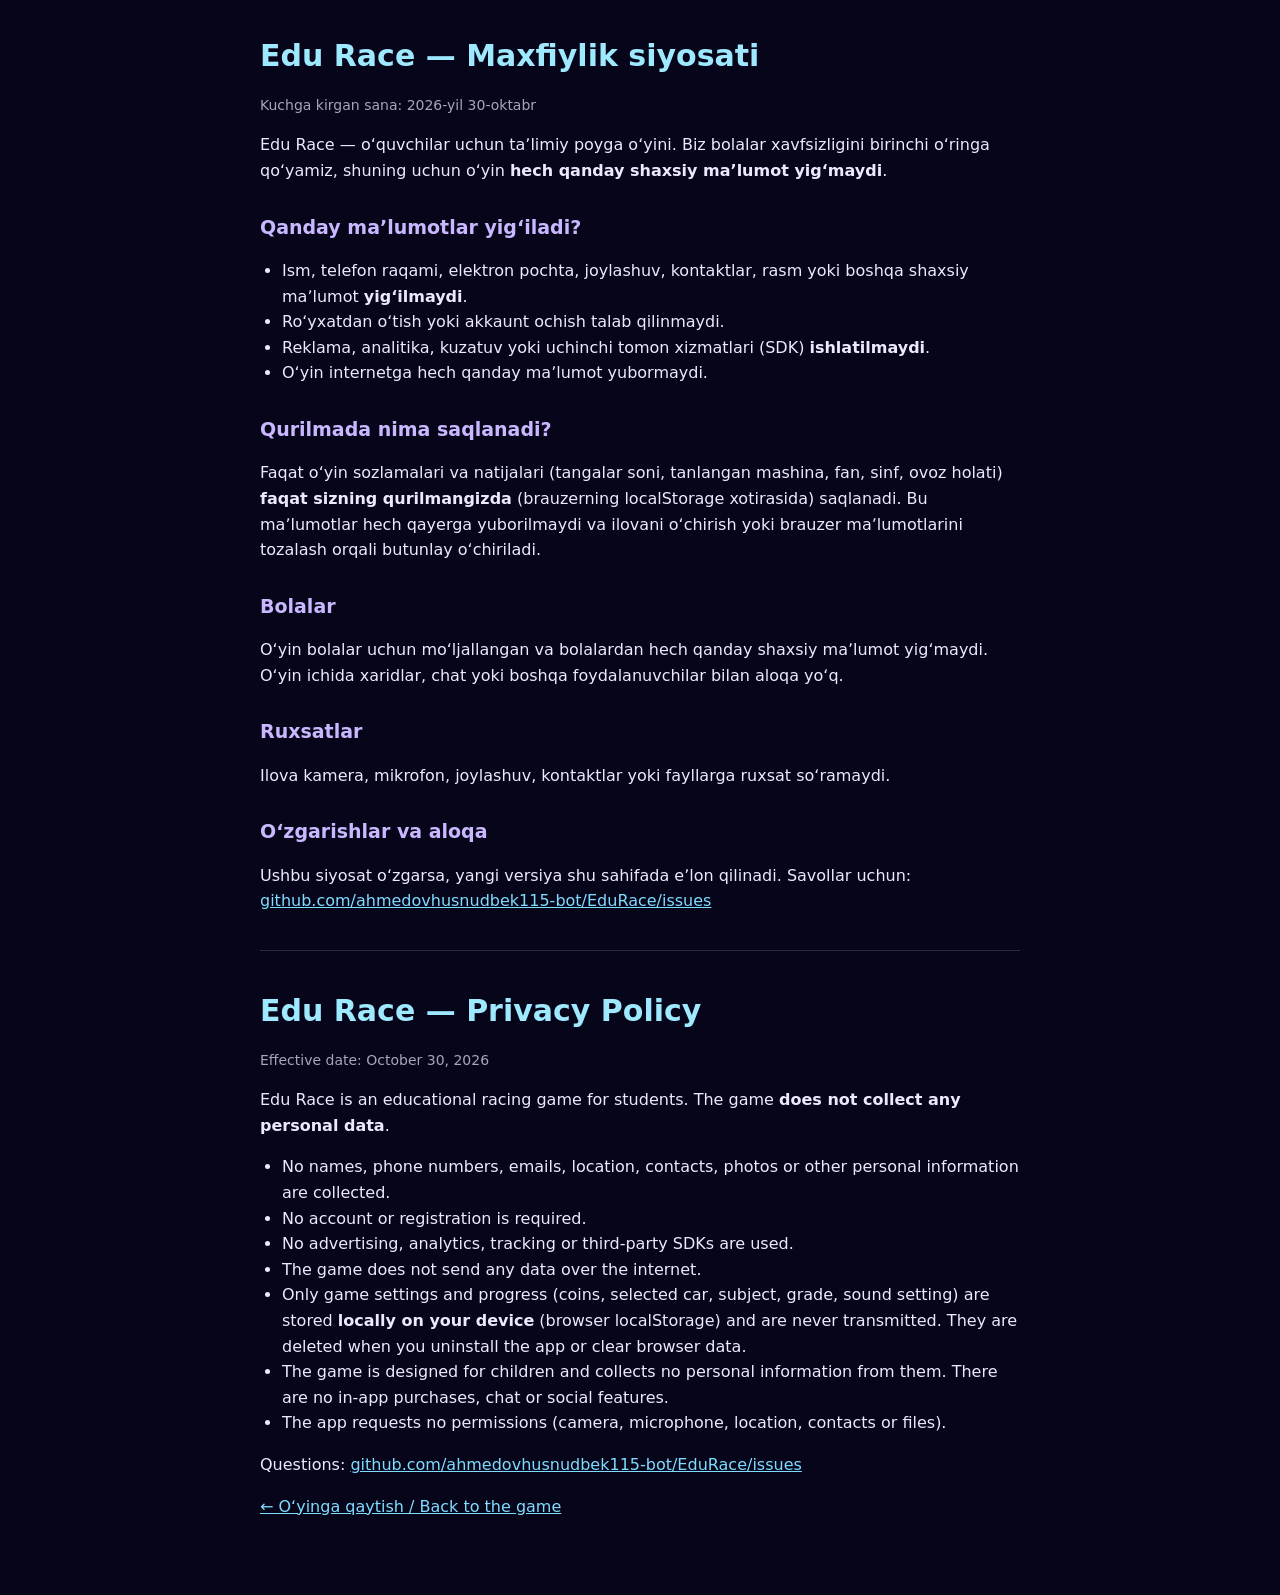
==== privacy.html @ 73d9683f "Xavfsizlik: qat'iy CSP, Trusted Types, xavfsiz DOM, saqlash validatsiyasi, SW himoyasi, maxfiylik si" ====
<!DOCTYPE html>
<html lang="uz">
<head>
<meta charset="utf-8">
<meta http-equiv="Content-Security-Policy" content="default-src 'none'; style-src 'self'; img-src 'self'; base-uri 'none'; form-action 'none'; object-src 'none'; require-trusted-types-for 'script'; trusted-types 'none'">
<meta name="referrer" content="no-referrer">
<meta name="viewport" content="width=device-width,initial-scale=1">
<title>Edu Race — Maxfiylik siyosati / Privacy Policy</title>
<link rel="stylesheet" href="privacy.css">
</head>
<body>
<main>
<h1>Edu Race — Maxfiylik siyosati</h1>
<p class="muted">Kuchga kirgan sana: 2026-yil 30-oktabr</p>

<p>Edu Race — oʻquvchilar uchun taʼlimiy poyga oʻyini. Biz bolalar xavfsizligini birinchi oʻringa qoʻyamiz, shuning uchun oʻyin <b>hech qanday shaxsiy maʼlumot yigʻmaydi</b>.</p>

<h2>Qanday maʼlumotlar yigʻiladi?</h2>
<ul>
<li>Ism, telefon raqami, elektron pochta, joylashuv, kontaktlar, rasm yoki boshqa shaxsiy maʼlumot <b>yigʻilmaydi</b>.</li>
<li>Roʻyxatdan oʻtish yoki akkaunt ochish talab qilinmaydi.</li>
<li>Reklama, analitika, kuzatuv yoki uchinchi tomon xizmatlari (SDK) <b>ishlatilmaydi</b>.</li>
<li>Oʻyin internetga hech qanday maʼlumot yubormaydi.</li>
</ul>

<h2>Qurilmada nima saqlanadi?</h2>
<p>Faqat oʻyin sozlamalari va natijalari (tangalar soni, tanlangan mashina, fan, sinf, ovoz holati) <b>faqat sizning qurilmangizda</b> (brauzerning localStorage xotirasida) saqlanadi. Bu maʼlumotlar hech qayerga yuborilmaydi va ilovani oʻchirish yoki brauzer maʼlumotlarini tozalash orqali butunlay oʻchiriladi.</p>

<h2>Bolalar</h2>
<p>Oʻyin bolalar uchun moʻljallangan va bolalardan hech qanday shaxsiy maʼlumot yigʻmaydi. Oʻyin ichida xaridlar, chat yoki boshqa foydalanuvchilar bilan aloqa yoʻq.</p>

<h2>Ruxsatlar</h2>
<p>Ilova kamera, mikrofon, joylashuv, kontaktlar yoki fayllarga ruxsat soʻramaydi.</p>

<h2>Oʻzgarishlar va aloqa</h2>
<p>Ushbu siyosat oʻzgarsa, yangi versiya shu sahifada eʼlon qilinadi. Savollar uchun: <a href="https://github.com/ahmedovhusnudbek115-bot/EduRace/issues" rel="noopener noreferrer">github.com/ahmedovhusnudbek115-bot/EduRace/issues</a></p>

<hr>

<h1>Edu Race — Privacy Policy</h1>
<p class="muted">Effective date: October 30, 2026</p>
<p>Edu Race is an educational racing game for students. The game <b>does not collect any personal data</b>.</p>
<ul>
<li>No names, phone numbers, emails, location, contacts, photos or other personal information are collected.</li>
<li>No account or registration is required.</li>
<li>No advertising, analytics, tracking or third-party SDKs are used.</li>
<li>The game does not send any data over the internet.</li>
<li>Only game settings and progress (coins, selected car, subject, grade, sound setting) are stored <b>locally on your device</b> (browser localStorage) and are never transmitted. They are deleted when you uninstall the app or clear browser data.</li>
<li>The game is designed for children and collects no personal information from them. There are no in-app purchases, chat or social features.</li>
<li>The app requests no permissions (camera, microphone, location, contacts or files).</li>
</ul>
<p>Questions: <a href="https://github.com/ahmedovhusnudbek115-bot/EduRace/issues" rel="noopener noreferrer">github.com/ahmedovhusnudbek115-bot/EduRace/issues</a></p>
<p><a href="./">← Oʻyinga qaytish / Back to the game</a></p>
</main>
</body>
</html>
---- privacy.css ----
body{margin:0;background:#07051a;color:#ece9ff;font-family:'Segoe UI',Roboto,system-ui,sans-serif;line-height:1.6}
main{max-width:760px;margin:0 auto;padding:32px 20px 60px}
h1{font-size:30px;margin:0 0 4px;color:#9fe9ff}h2{font-size:19px;margin:28px 0 6px;color:#c9b8ff}
.muted{opacity:.7;font-size:14px}a{color:#7fdcff}hr{border:0;border-top:1px solid rgba(255,255,255,.15);margin:36px 0}
ul{padding-left:22px}
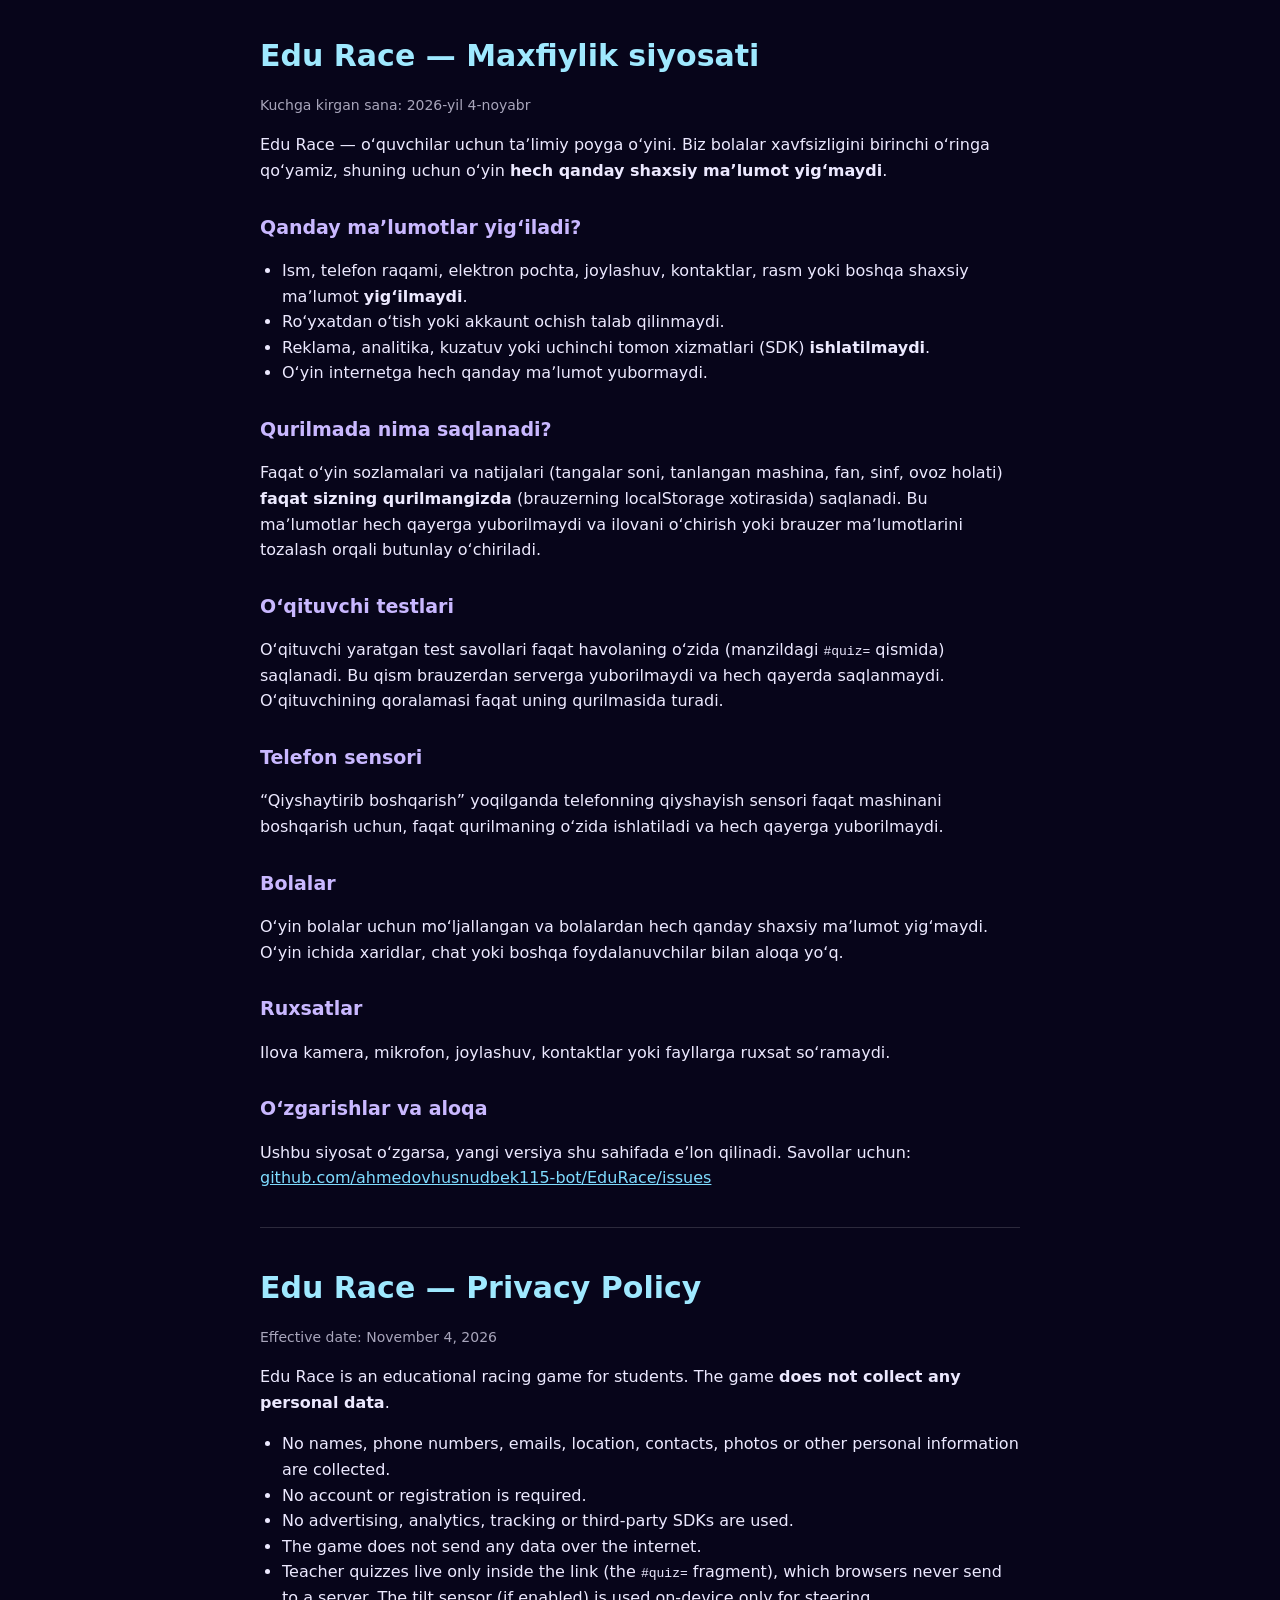
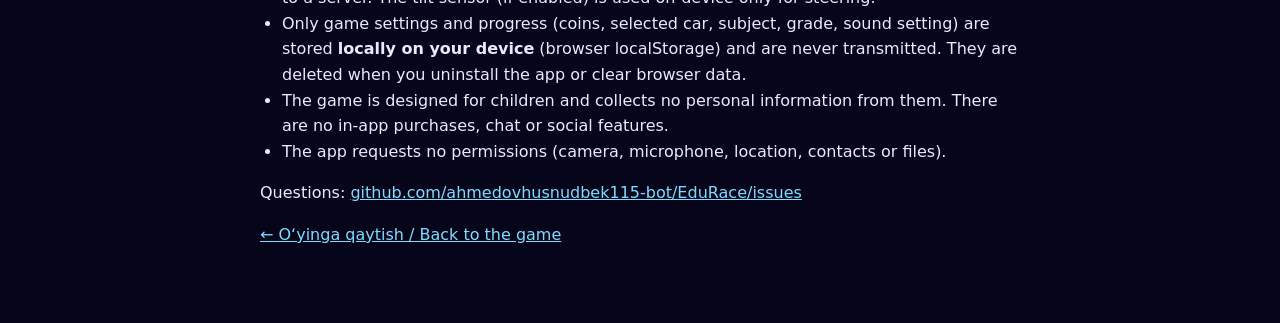
==== commit a2571162: "Edu Race v2: 4 trassa, 8 fan, o'qituvchi rejimi, kunlik musobaqa, profil va yutuqlar, sozlamalar, mu" ====
--- a/privacy.html
+++ b/privacy.html
@@ -11,7 +11,7 @@
 <body>
 <main>
 <h1>Edu Race — Maxfiylik siyosati</h1>
-<p class="muted">Kuchga kirgan sana: 2026-yil 30-oktabr</p>
+<p class="muted">Kuchga kirgan sana: 2026-yil 4-noyabr</p>
 
 <p>Edu Race — oʻquvchilar uchun taʼlimiy poyga oʻyini. Biz bolalar xavfsizligini birinchi oʻringa qoʻyamiz, shuning uchun oʻyin <b>hech qanday shaxsiy maʼlumot yigʻmaydi</b>.</p>
 
@@ -26,6 +26,12 @@
 <h2>Qurilmada nima saqlanadi?</h2>
 <p>Faqat oʻyin sozlamalari va natijalari (tangalar soni, tanlangan mashina, fan, sinf, ovoz holati) <b>faqat sizning qurilmangizda</b> (brauzerning localStorage xotirasida) saqlanadi. Bu maʼlumotlar hech qayerga yuborilmaydi va ilovani oʻchirish yoki brauzer maʼlumotlarini tozalash orqali butunlay oʻchiriladi.</p>
 
+<h2>Oʻqituvchi testlari</h2>
+<p>Oʻqituvchi yaratgan test savollari faqat havolaning oʻzida (manzildagi <code>#quiz=</code> qismida) saqlanadi. Bu qism brauzerdan serverga yuborilmaydi va hech qayerda saqlanmaydi. Oʻqituvchining qoralamasi faqat uning qurilmasida turadi.</p>
+
+<h2>Telefon sensori</h2>
+<p>“Qiyshaytirib boshqarish” yoqilganda telefonning qiyshayish sensori faqat mashinani boshqarish uchun, faqat qurilmaning oʻzida ishlatiladi va hech qayerga yuborilmaydi.</p>
+
 <h2>Bolalar</h2>
 <p>Oʻyin bolalar uchun moʻljallangan va bolalardan hech qanday shaxsiy maʼlumot yigʻmaydi. Oʻyin ichida xaridlar, chat yoki boshqa foydalanuvchilar bilan aloqa yoʻq.</p>
 
@@ -38,13 +44,14 @@
 <hr>
 
 <h1>Edu Race — Privacy Policy</h1>
-<p class="muted">Effective date: October 30, 2026</p>
+<p class="muted">Effective date: November 4, 2026</p>
 <p>Edu Race is an educational racing game for students. The game <b>does not collect any personal data</b>.</p>
 <ul>
 <li>No names, phone numbers, emails, location, contacts, photos or other personal information are collected.</li>
 <li>No account or registration is required.</li>
 <li>No advertising, analytics, tracking or third-party SDKs are used.</li>
 <li>The game does not send any data over the internet.</li>
+<li>Teacher quizzes live only inside the link (the <code>#quiz=</code> fragment), which browsers never send to a server. The tilt sensor (if enabled) is used on-device only for steering.</li>
 <li>Only game settings and progress (coins, selected car, subject, grade, sound setting) are stored <b>locally on your device</b> (browser localStorage) and are never transmitted. They are deleted when you uninstall the app or clear browser data.</li>
 <li>The game is designed for children and collects no personal information from them. There are no in-app purchases, chat or social features.</li>
 <li>The app requests no permissions (camera, microphone, location, contacts or files).</li>
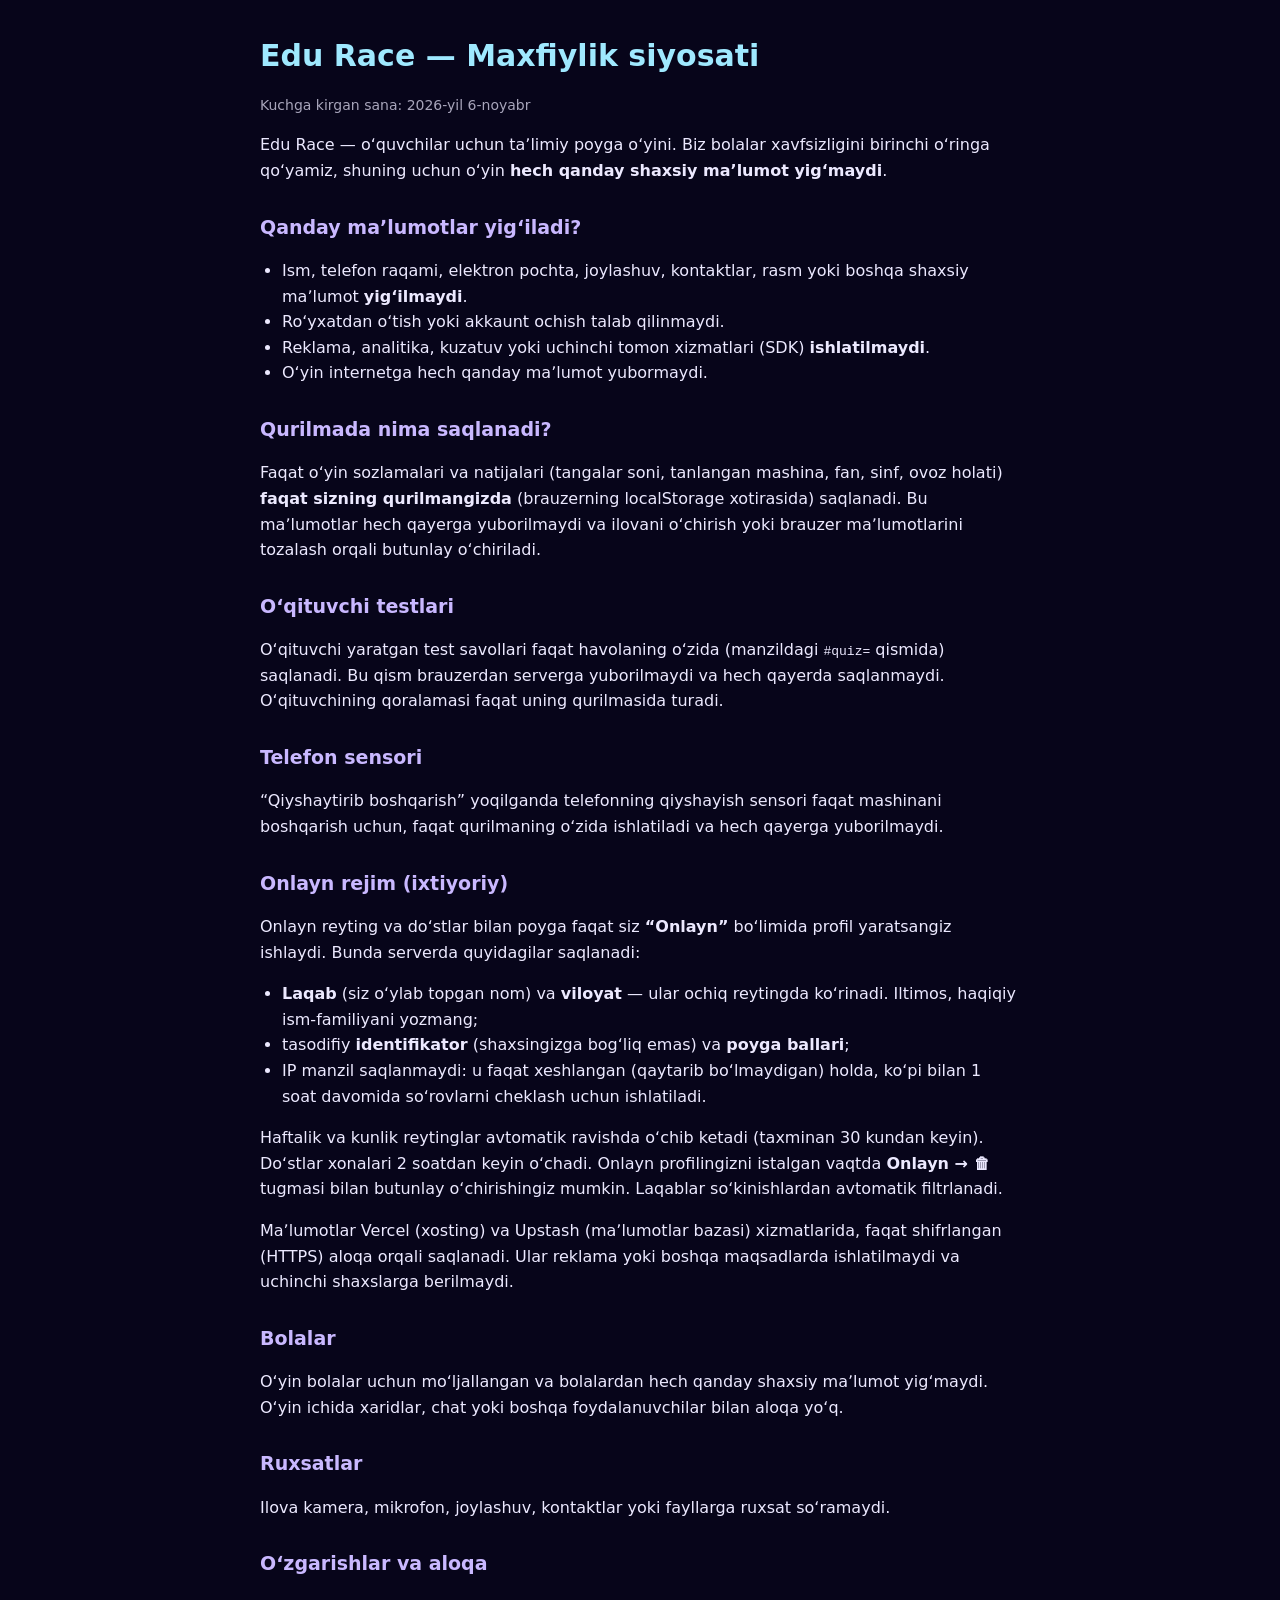
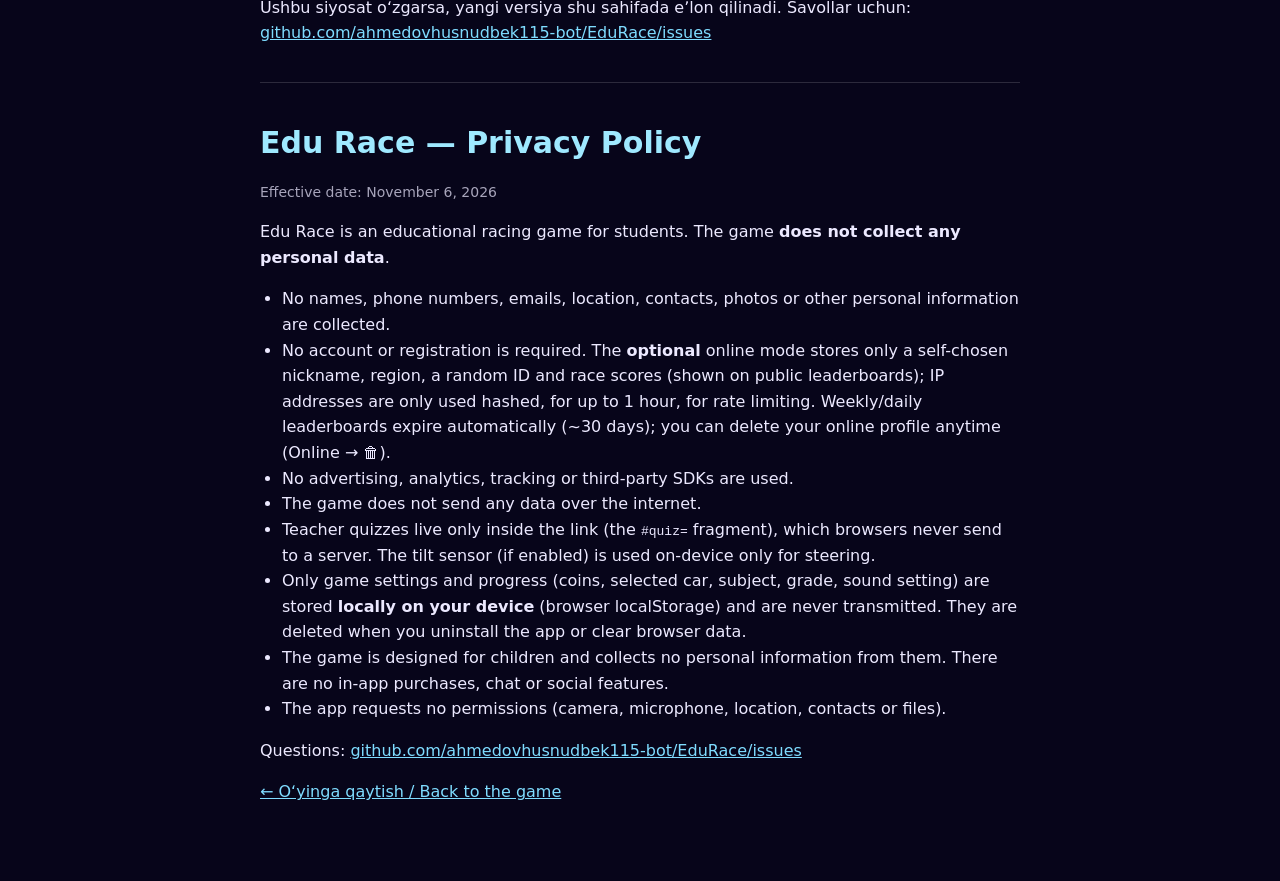
==== commit 90ec828a: "Edu Race v3: onlayn rejim — respublika reytingi, viloyatlar bellashuvi, do'stlar bilan jonli poyga -" ====
--- a/privacy.html
+++ b/privacy.html
@@ -11,7 +11,7 @@
 <body>
 <main>
 <h1>Edu Race — Maxfiylik siyosati</h1>
-<p class="muted">Kuchga kirgan sana: 2026-yil 4-noyabr</p>
+<p class="muted">Kuchga kirgan sana: 2026-yil 6-noyabr</p>
 
 <p>Edu Race — oʻquvchilar uchun taʼlimiy poyga oʻyini. Biz bolalar xavfsizligini birinchi oʻringa qoʻyamiz, shuning uchun oʻyin <b>hech qanday shaxsiy maʼlumot yigʻmaydi</b>.</p>
 
@@ -32,6 +32,16 @@
 <h2>Telefon sensori</h2>
 <p>“Qiyshaytirib boshqarish” yoqilganda telefonning qiyshayish sensori faqat mashinani boshqarish uchun, faqat qurilmaning oʻzida ishlatiladi va hech qayerga yuborilmaydi.</p>
 
+<h2>Onlayn rejim (ixtiyoriy)</h2>
+<p>Onlayn reyting va doʻstlar bilan poyga faqat siz <b>“Onlayn”</b> boʻlimida profil yaratsangiz ishlaydi. Bunda serverda quyidagilar saqlanadi:</p>
+<ul>
+<li><b>Laqab</b> (siz oʻylab topgan nom) va <b>viloyat</b> — ular ochiq reytingda koʻrinadi. Iltimos, haqiqiy ism-familiyani yozmang;</li>
+<li>tasodifiy <b>identifikator</b> (shaxsingizga bogʻliq emas) va <b>poyga ballari</b>;</li>
+<li>IP manzil saqlanmaydi: u faqat xeshlangan (qaytarib boʻlmaydigan) holda, koʻpi bilan 1 soat davomida soʻrovlarni cheklash uchun ishlatiladi.</li>
+</ul>
+<p>Haftalik va kunlik reytinglar avtomatik ravishda oʻchib ketadi (taxminan 30 kundan keyin). Doʻstlar xonalari 2 soatdan keyin oʻchadi. Onlayn profilingizni istalgan vaqtda <b>Onlayn → 🗑</b> tugmasi bilan butunlay oʻchirishingiz mumkin. Laqablar soʻkinishlardan avtomatik filtrlanadi.</p>
+<p>Maʼlumotlar Vercel (xosting) va Upstash (maʼlumotlar bazasi) xizmatlarida, faqat shifrlangan (HTTPS) aloqa orqali saqlanadi. Ular reklama yoki boshqa maqsadlarda ishlatilmaydi va uchinchi shaxslarga berilmaydi.</p>
+
 <h2>Bolalar</h2>
 <p>Oʻyin bolalar uchun moʻljallangan va bolalardan hech qanday shaxsiy maʼlumot yigʻmaydi. Oʻyin ichida xaridlar, chat yoki boshqa foydalanuvchilar bilan aloqa yoʻq.</p>
 
@@ -44,11 +54,11 @@
 <hr>
 
 <h1>Edu Race — Privacy Policy</h1>
-<p class="muted">Effective date: November 4, 2026</p>
+<p class="muted">Effective date: November 6, 2026</p>
 <p>Edu Race is an educational racing game for students. The game <b>does not collect any personal data</b>.</p>
 <ul>
 <li>No names, phone numbers, emails, location, contacts, photos or other personal information are collected.</li>
-<li>No account or registration is required.</li>
+<li>No account or registration is required. The <b>optional</b> online mode stores only a self-chosen nickname, region, a random ID and race scores (shown on public leaderboards); IP addresses are only used hashed, for up to 1 hour, for rate limiting. Weekly/daily leaderboards expire automatically (~30 days); you can delete your online profile anytime (Online → 🗑).</li>
 <li>No advertising, analytics, tracking or third-party SDKs are used.</li>
 <li>The game does not send any data over the internet.</li>
 <li>Teacher quizzes live only inside the link (the <code>#quiz=</code> fragment), which browsers never send to a server. The tilt sensor (if enabled) is used on-device only for steering.</li>
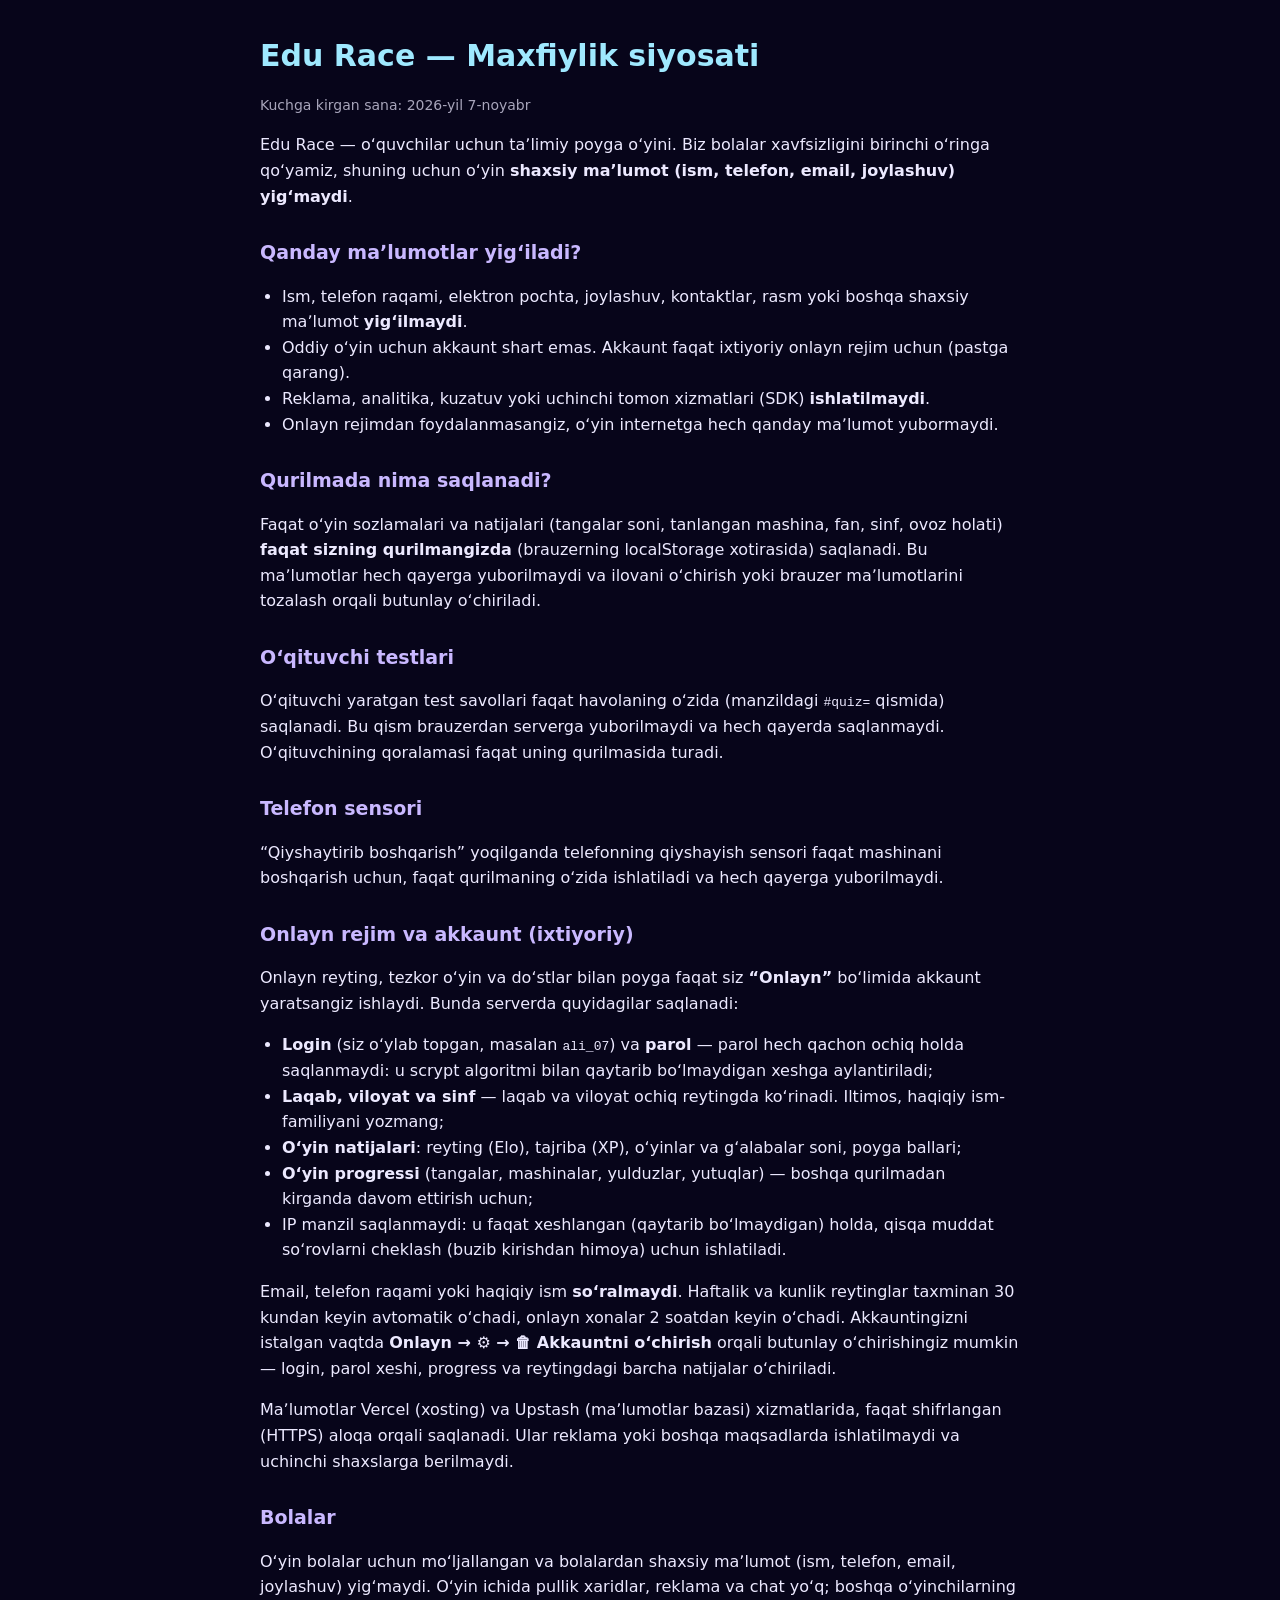
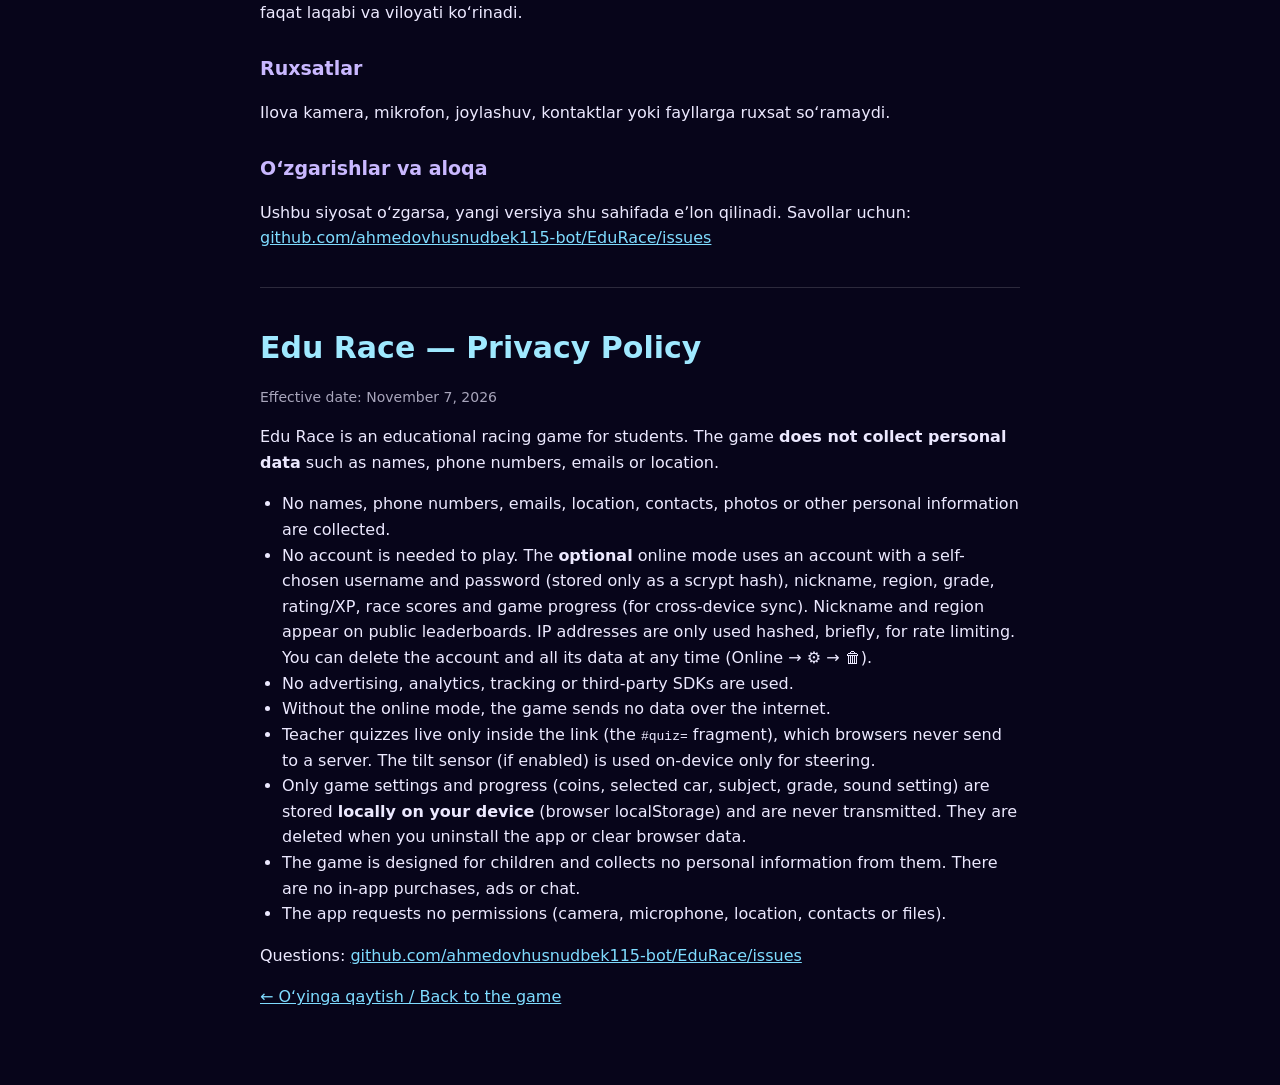
==== commit 865e8cff: "v4: akkauntlar, Elo reyting va ligalar, tezkor onlayn o'yin, darsliklar bo'yicha savollar (1-11-sinf" ====
--- a/privacy.html
+++ b/privacy.html
@@ -11,16 +11,16 @@
 <body>
 <main>
 <h1>Edu Race — Maxfiylik siyosati</h1>
-<p class="muted">Kuchga kirgan sana: 2026-yil 6-noyabr</p>
+<p class="muted">Kuchga kirgan sana: 2026-yil 7-noyabr</p>
 
-<p>Edu Race — oʻquvchilar uchun taʼlimiy poyga oʻyini. Biz bolalar xavfsizligini birinchi oʻringa qoʻyamiz, shuning uchun oʻyin <b>hech qanday shaxsiy maʼlumot yigʻmaydi</b>.</p>
+<p>Edu Race — oʻquvchilar uchun taʼlimiy poyga oʻyini. Biz bolalar xavfsizligini birinchi oʻringa qoʻyamiz, shuning uchun oʻyin <b>shaxsiy maʼlumot (ism, telefon, email, joylashuv) yigʻmaydi</b>.</p>
 
 <h2>Qanday maʼlumotlar yigʻiladi?</h2>
 <ul>
 <li>Ism, telefon raqami, elektron pochta, joylashuv, kontaktlar, rasm yoki boshqa shaxsiy maʼlumot <b>yigʻilmaydi</b>.</li>
-<li>Roʻyxatdan oʻtish yoki akkaunt ochish talab qilinmaydi.</li>
+<li>Oddiy oʻyin uchun akkaunt shart emas. Akkaunt faqat ixtiyoriy onlayn rejim uchun (pastga qarang).</li>
 <li>Reklama, analitika, kuzatuv yoki uchinchi tomon xizmatlari (SDK) <b>ishlatilmaydi</b>.</li>
-<li>Oʻyin internetga hech qanday maʼlumot yubormaydi.</li>
+<li>Onlayn rejimdan foydalanmasangiz, oʻyin internetga hech qanday maʼlumot yubormaydi.</li>
 </ul>
 
 <h2>Qurilmada nima saqlanadi?</h2>
@@ -32,18 +32,20 @@
 <h2>Telefon sensori</h2>
 <p>“Qiyshaytirib boshqarish” yoqilganda telefonning qiyshayish sensori faqat mashinani boshqarish uchun, faqat qurilmaning oʻzida ishlatiladi va hech qayerga yuborilmaydi.</p>
 
-<h2>Onlayn rejim (ixtiyoriy)</h2>
-<p>Onlayn reyting va doʻstlar bilan poyga faqat siz <b>“Onlayn”</b> boʻlimida profil yaratsangiz ishlaydi. Bunda serverda quyidagilar saqlanadi:</p>
+<h2>Onlayn rejim va akkaunt (ixtiyoriy)</h2>
+<p>Onlayn reyting, tezkor oʻyin va doʻstlar bilan poyga faqat siz <b>“Onlayn”</b> boʻlimida akkaunt yaratsangiz ishlaydi. Bunda serverda quyidagilar saqlanadi:</p>
 <ul>
-<li><b>Laqab</b> (siz oʻylab topgan nom) va <b>viloyat</b> — ular ochiq reytingda koʻrinadi. Iltimos, haqiqiy ism-familiyani yozmang;</li>
-<li>tasodifiy <b>identifikator</b> (shaxsingizga bogʻliq emas) va <b>poyga ballari</b>;</li>
-<li>IP manzil saqlanmaydi: u faqat xeshlangan (qaytarib boʻlmaydigan) holda, koʻpi bilan 1 soat davomida soʻrovlarni cheklash uchun ishlatiladi.</li>
+<li><b>Login</b> (siz oʻylab topgan, masalan <code>ali_07</code>) va <b>parol</b> — parol hech qachon ochiq holda saqlanmaydi: u scrypt algoritmi bilan qaytarib boʻlmaydigan xeshga aylantiriladi;</li>
+<li><b>Laqab, viloyat va sinf</b> — laqab va viloyat ochiq reytingda koʻrinadi. Iltimos, haqiqiy ism-familiyani yozmang;</li>
+<li><b>Oʻyin natijalari</b>: reyting (Elo), tajriba (XP), oʻyinlar va gʻalabalar soni, poyga ballari;</li>
+<li><b>Oʻyin progressi</b> (tangalar, mashinalar, yulduzlar, yutuqlar) — boshqa qurilmadan kirganda davom ettirish uchun;</li>
+<li>IP manzil saqlanmaydi: u faqat xeshlangan (qaytarib boʻlmaydigan) holda, qisqa muddat soʻrovlarni cheklash (buzib kirishdan himoya) uchun ishlatiladi.</li>
 </ul>
-<p>Haftalik va kunlik reytinglar avtomatik ravishda oʻchib ketadi (taxminan 30 kundan keyin). Doʻstlar xonalari 2 soatdan keyin oʻchadi. Onlayn profilingizni istalgan vaqtda <b>Onlayn → 🗑</b> tugmasi bilan butunlay oʻchirishingiz mumkin. Laqablar soʻkinishlardan avtomatik filtrlanadi.</p>
+<p>Email, telefon raqami yoki haqiqiy ism <b>soʻralmaydi</b>. Haftalik va kunlik reytinglar taxminan 30 kundan keyin avtomatik oʻchadi, onlayn xonalar 2 soatdan keyin oʻchadi. Akkauntingizni istalgan vaqtda <b>Onlayn → ⚙️ → 🗑 Akkauntni oʻchirish</b> orqali butunlay oʻchirishingiz mumkin — login, parol xeshi, progress va reytingdagi barcha natijalar oʻchiriladi.</p>
 <p>Maʼlumotlar Vercel (xosting) va Upstash (maʼlumotlar bazasi) xizmatlarida, faqat shifrlangan (HTTPS) aloqa orqali saqlanadi. Ular reklama yoki boshqa maqsadlarda ishlatilmaydi va uchinchi shaxslarga berilmaydi.</p>
 
 <h2>Bolalar</h2>
-<p>Oʻyin bolalar uchun moʻljallangan va bolalardan hech qanday shaxsiy maʼlumot yigʻmaydi. Oʻyin ichida xaridlar, chat yoki boshqa foydalanuvchilar bilan aloqa yoʻq.</p>
+<p>Oʻyin bolalar uchun moʻljallangan va bolalardan shaxsiy maʼlumot (ism, telefon, email, joylashuv) yigʻmaydi. Oʻyin ichida pullik xaridlar, reklama va chat yoʻq; boshqa oʻyinchilarning faqat laqabi va viloyati koʻrinadi.</p>
 
 <h2>Ruxsatlar</h2>
 <p>Ilova kamera, mikrofon, joylashuv, kontaktlar yoki fayllarga ruxsat soʻramaydi.</p>
@@ -54,16 +56,16 @@
 <hr>
 
 <h1>Edu Race — Privacy Policy</h1>
-<p class="muted">Effective date: November 6, 2026</p>
-<p>Edu Race is an educational racing game for students. The game <b>does not collect any personal data</b>.</p>
+<p class="muted">Effective date: November 7, 2026</p>
+<p>Edu Race is an educational racing game for students. The game <b>does not collect personal data</b> such as names, phone numbers, emails or location.</p>
 <ul>
 <li>No names, phone numbers, emails, location, contacts, photos or other personal information are collected.</li>
-<li>No account or registration is required. The <b>optional</b> online mode stores only a self-chosen nickname, region, a random ID and race scores (shown on public leaderboards); IP addresses are only used hashed, for up to 1 hour, for rate limiting. Weekly/daily leaderboards expire automatically (~30 days); you can delete your online profile anytime (Online → 🗑).</li>
+<li>No account is needed to play. The <b>optional</b> online mode uses an account with a self-chosen username and password (stored only as a scrypt hash), nickname, region, grade, rating/XP, race scores and game progress (for cross-device sync). Nickname and region appear on public leaderboards. IP addresses are only used hashed, briefly, for rate limiting. You can delete the account and all its data at any time (Online → ⚙️ → 🗑).</li>
 <li>No advertising, analytics, tracking or third-party SDKs are used.</li>
-<li>The game does not send any data over the internet.</li>
+<li>Without the online mode, the game sends no data over the internet.</li>
 <li>Teacher quizzes live only inside the link (the <code>#quiz=</code> fragment), which browsers never send to a server. The tilt sensor (if enabled) is used on-device only for steering.</li>
 <li>Only game settings and progress (coins, selected car, subject, grade, sound setting) are stored <b>locally on your device</b> (browser localStorage) and are never transmitted. They are deleted when you uninstall the app or clear browser data.</li>
-<li>The game is designed for children and collects no personal information from them. There are no in-app purchases, chat or social features.</li>
+<li>The game is designed for children and collects no personal information from them. There are no in-app purchases, ads or chat.</li>
 <li>The app requests no permissions (camera, microphone, location, contacts or files).</li>
 </ul>
 <p>Questions: <a href="https://github.com/ahmedovhusnudbek115-bot/EduRace/issues" rel="noopener noreferrer">github.com/ahmedovhusnudbek115-bot/EduRace/issues</a></p>
